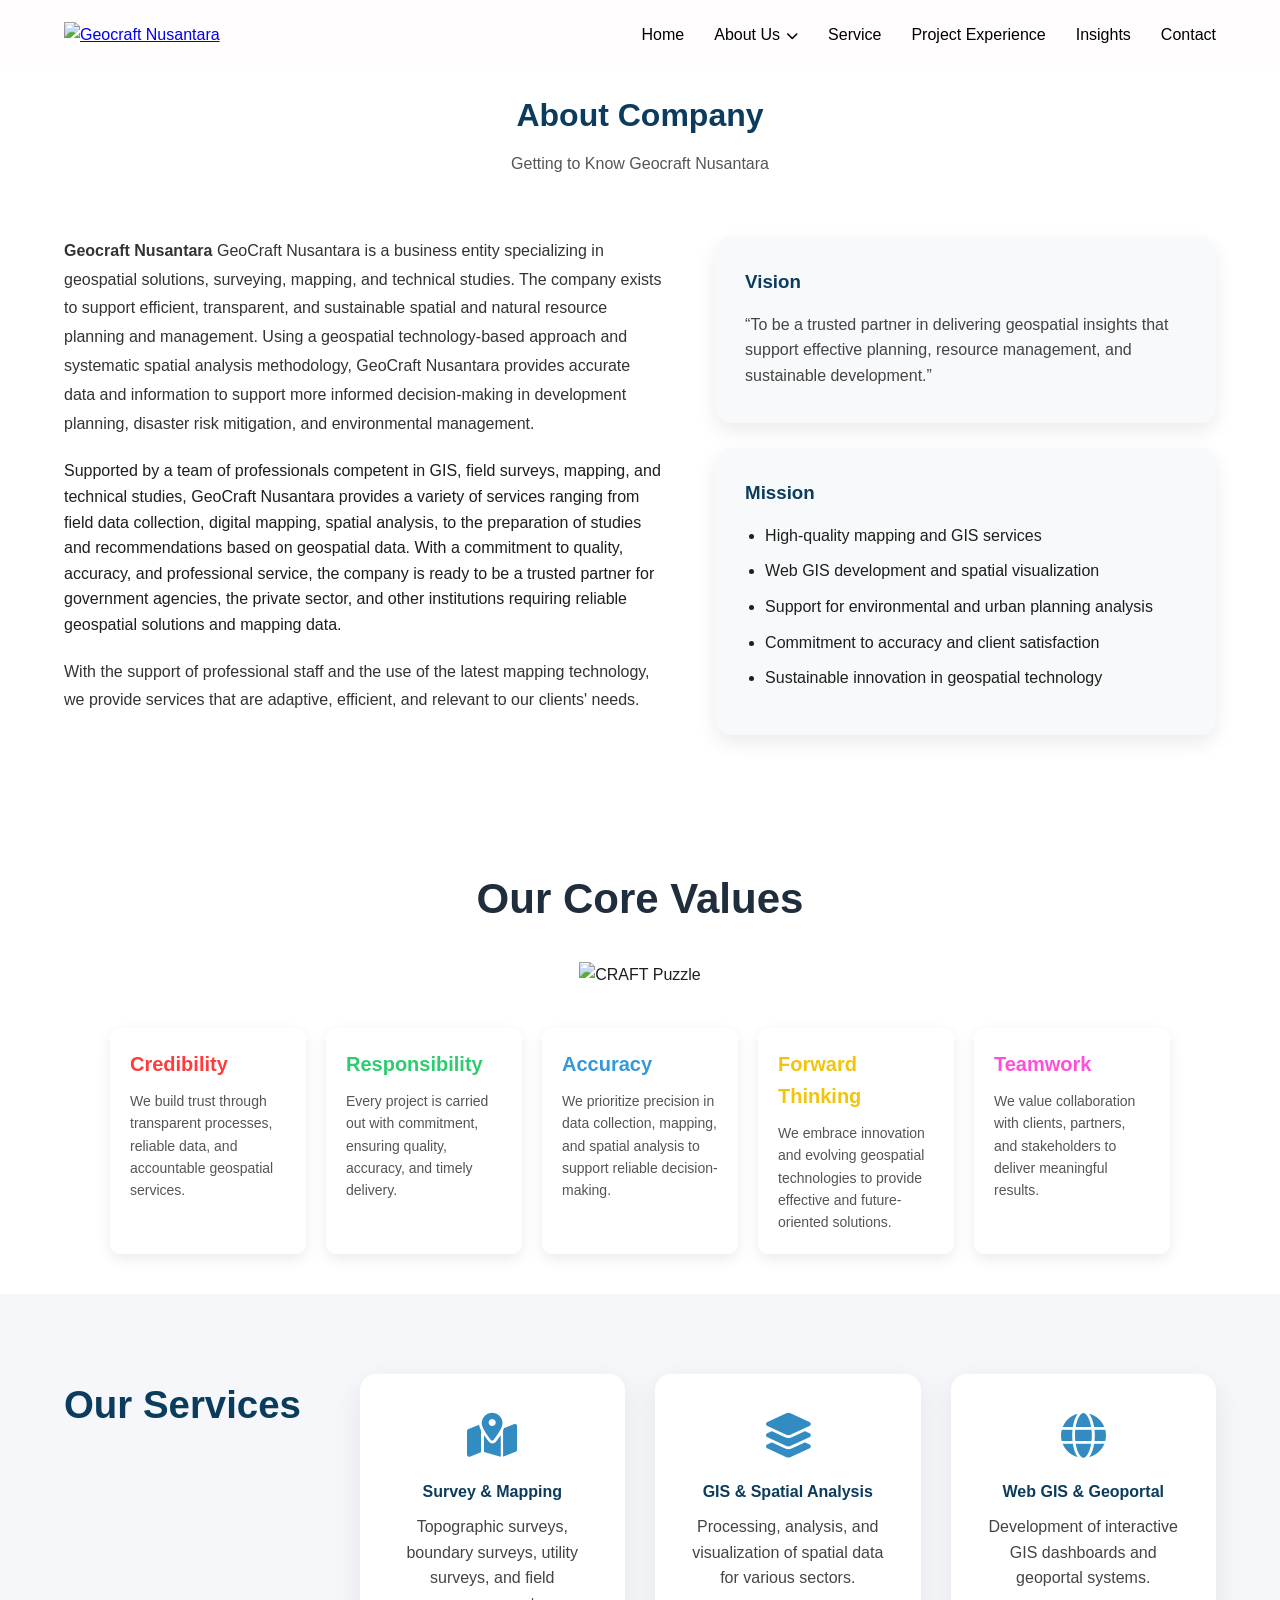
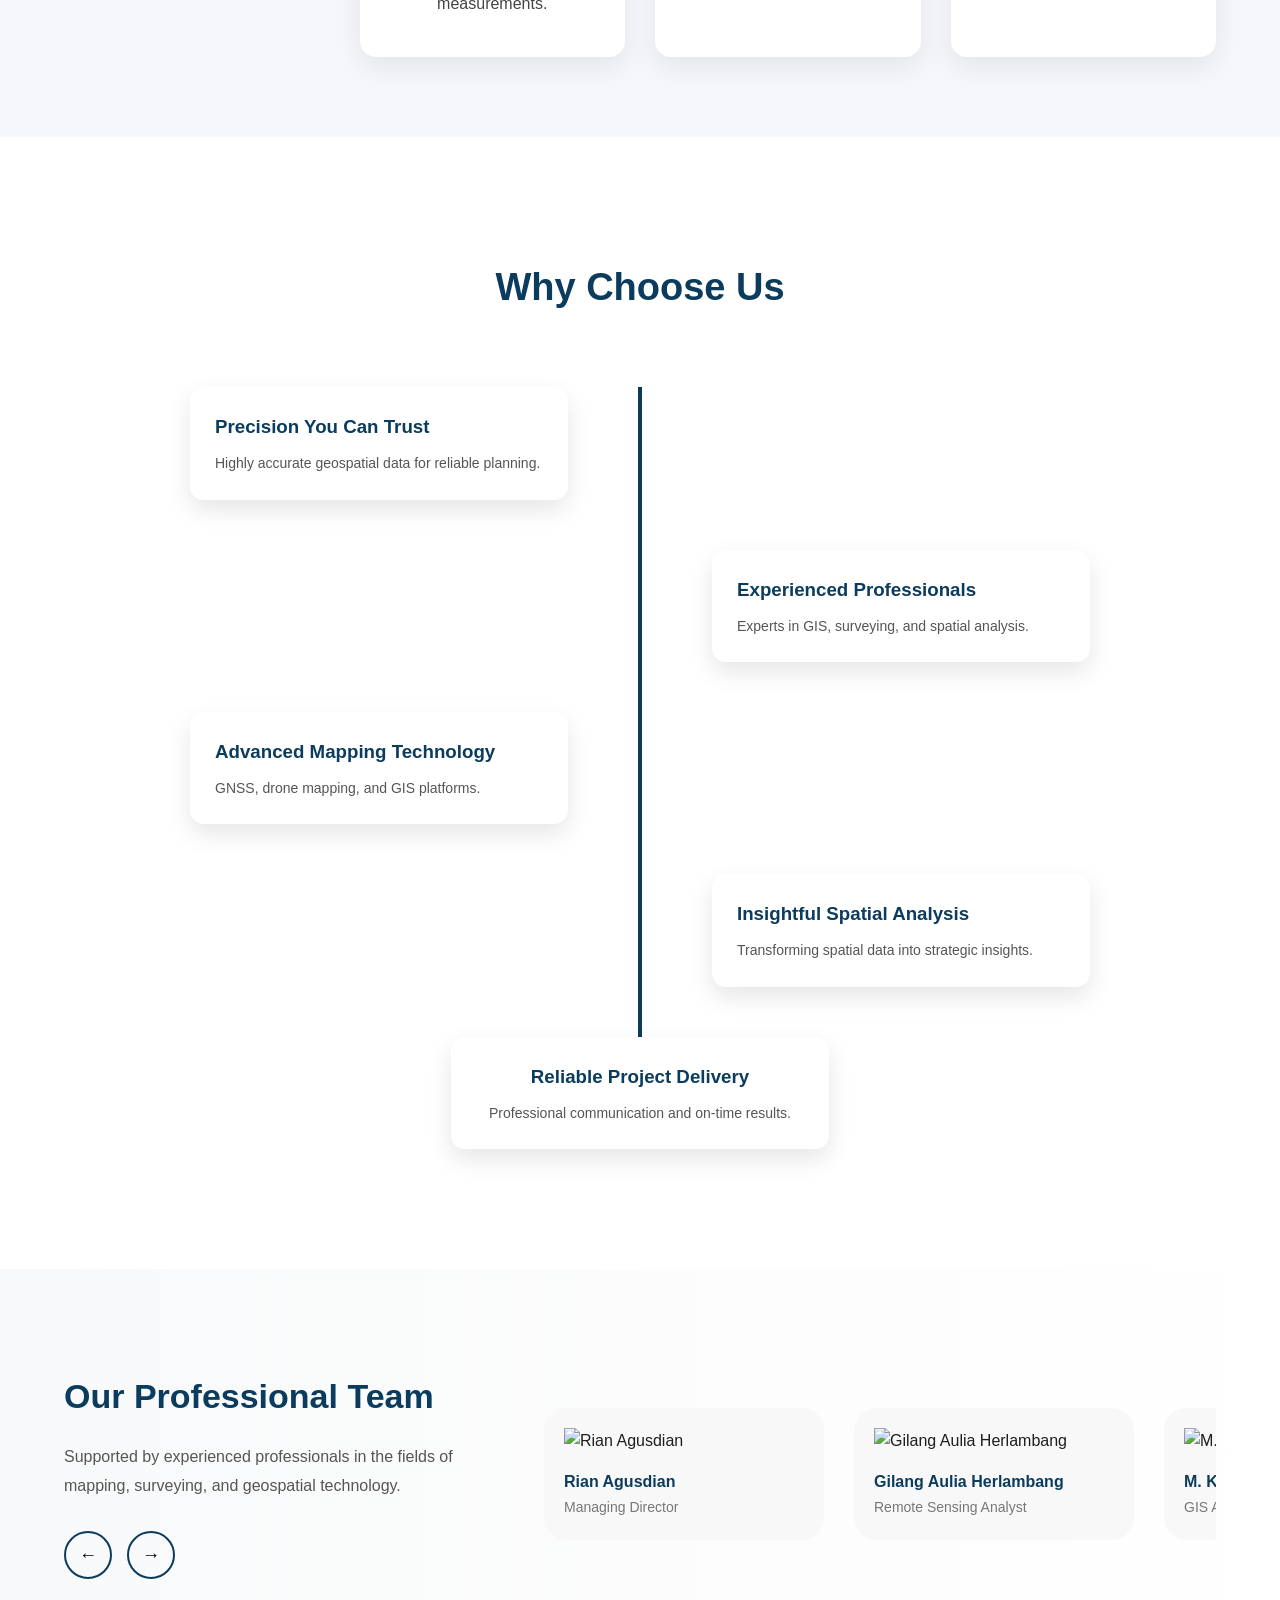
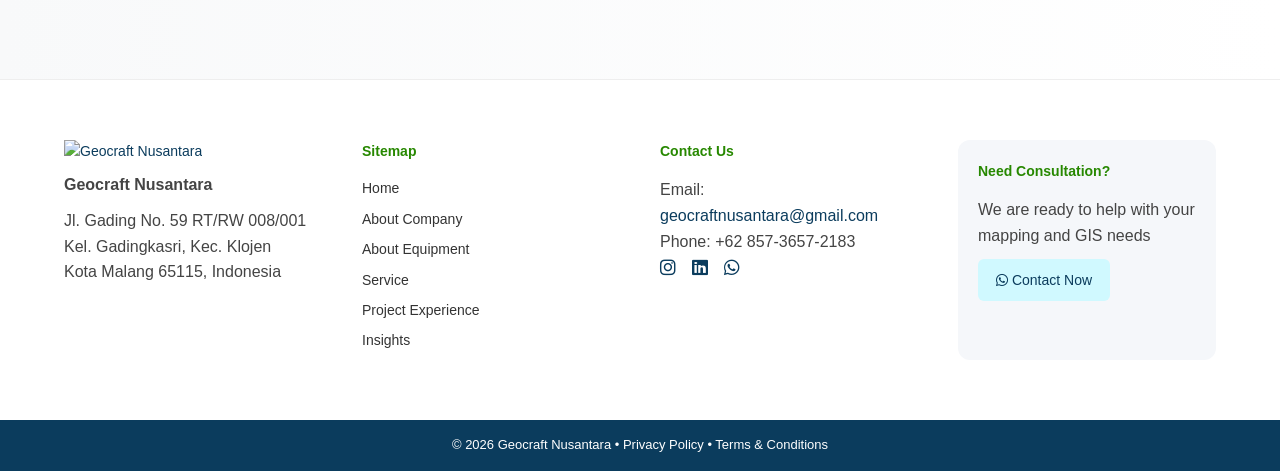
==== Company/Company.html @ d990c4d4 "Add files via upload" ====
<!DOCTYPE html>
<html lang="id">

<!-- AOS Animation -->
<link href="https://unpkg.com/aos@2.3.4/dist/aos.css" rel="stylesheet">

<head>
  <meta charset="UTF-8">
  <meta name="viewport" content="width=device-width, initial-scale=1.0">
  <title>Geocraft Nusantara | Konsultan Geospasial</title>

  <!-- CSS -->
  <link rel="stylesheet" href="Company.css">
  <link rel="stylesheet" href="https://cdnjs.cloudflare.com/ajax/libs/font-awesome/6.5.0/css/all.min.css"/>
  <link rel="stylesheet" href="https://unpkg.com/leaflet/dist/leaflet.css"/>
  <link rel="stylesheet" href="https://cdnjs.cloudflare.com/ajax/libs/leaflet.fullscreen/1.6.0/Control.FullScreen.min.css"/>
</head>

<body>

<!-- ================= NAVBAR ================= -->
<nav>
  <div class="wrapper">
    <div class="logo">
      <a href="../index.html">
        <img src="../image/Logo GCN.png" alt="Geocraft Nusantara">
      </a>
    </div>
    <div class="menu">
      <ul>
        <li><a href="../index.html">Home</a></li>
        <li class="dropdown">
          <a href="#about">About Us<i class="fa-solid fa-chevron-down"></i></a>
          <ul class="dropdown-menu">
            <li><a href="../Company/Company.html">Company</a></li>
            <li><a href="../Equipment/Equipment.html">Equipment</a></li>
          </ul>
        </li>
        <li><a href="#services">Service</a></li>
        <li><a href="../Experience/Experince.html">Project Experience</a></li>
        <li><a href="#solutions">Insights</a></li>        
        <li><a href="../Contact/Contact.html">Contact</a></li>
      </ul>
    </div>
  </div>
</nav>

<!-- ================= ABOUT ================= -->
<section id="about-company">
  <div class="wrapper">

    <div class="about-header">
      <h2>About Company</h2>
      <p>Getting to Know Geocraft Nusantara</p>
    </div>

    <div class="about-grid">
      <div class="about-text">
        <p>
          <strong>Geocraft Nusantara</strong> GeoCraft Nusantara is a business entity specializing in geospatial solutions, surveying, mapping, and technical studies. The company exists to support efficient, transparent, and sustainable spatial and natural resource planning and management. Using a geospatial technology-based approach and systematic spatial analysis methodology, GeoCraft Nusantara provides accurate data and information to support more informed decision-making in development planning, disaster risk mitigation, and environmental management.
        </p>
            Supported by a team of professionals competent in GIS, field surveys, mapping, and technical studies, GeoCraft Nusantara provides a variety of services ranging from field data collection, digital mapping, spatial analysis, to the preparation of studies and recommendations based on geospatial data. With a commitment to quality, accuracy, and professional service, the company is ready to be a trusted partner for government agencies, the private sector, and other institutions requiring reliable geospatial solutions and mapping data.
        </p>
        <p>
          With the support of professional staff and the use of the latest mapping technology, we provide services that are adaptive, efficient, and relevant to our clients' needs.
        </p>
      </div>

      <div class="about-vision-mission">
        <div class="vm-card">
          <h3>Vision</h3>
          <p>
            “To be a trusted partner in delivering geospatial insights that
            support effective planning, resource management, and sustainable development.”
          </p>
        </div>

        <div class="vm-card">
          <h3>Mission</h3>
          <ul>
            <li>High-quality mapping and GIS services</li>
            <li>Web GIS development and spatial visualization</li>
            <li>Support for environmental and urban planning analysis</li>
            <li>Commitment to accuracy and client satisfaction</li>
            <li>Sustainable innovation in geospatial technology</li>
          </ul>
        </div>
      </div>
    </div>

  </div>
</section>

<!-- ================= CRAFT PUZZLE VALUES ================= -->
<!DOCTYPE html>
<html lang="en">
<head>
<meta charset="UTF-8">
<meta name="viewport" content="width=device-width, initial-scale=1.0">
<title>CRAFT Core Values</title>
<link rel="stylesheet" href="style.css">
</head>

<body>

<section class="values-section">

    <h1 class="title">Our Core Values</h1>

    <div class="puzzle-container">
        <img src="../image/CRAFT.png" alt="CRAFT Puzzle">
    </div>

    <div class="values-grid">

        <div class="value-card">
            <h2 class="c">Credibility</h2>
            <p>
            We build trust through transparent processes,
            reliable data, and accountable geospatial services.
            </p>
        </div>

        <div class="value-card">
            <h2 class="r">Responsibility</h2>
            <p>
            Every project is carried out with commitment,
            ensuring quality, accuracy, and timely delivery.
            </p>
        </div>

        <div class="value-card">
            <h2 class="a">Accuracy</h2>
            <p>
            We prioritize precision in data collection,
            mapping, and spatial analysis to support
            reliable decision-making.
            </p>
        </div>

        <div class="value-card">
            <h2 class="f">Forward Thinking</h2>
            <p>
            We embrace innovation and evolving geospatial
            technologies to provide effective and
            future-oriented solutions.
            </p>
        </div>

        <div class="value-card">
            <h2 class="t">Teamwork</h2>
            <p>
            We value collaboration with clients,
            partners, and stakeholders to deliver
            meaningful results.
            </p>
        </div>

    </div>

</section>

</body>
</html>

<!-- ================= SERVICES ================= -->
<section id="services">
  <div class="wrapper services-grid">
    <h2>Our Services</h2>
    <div class="service-box">
      <i class="fa-solid fa-map-location-dot"></i>
      <h4>Survey & Mapping</h4>
      <p>Topographic surveys, boundary surveys, utility surveys, and field measurements.</p>
    </div>

    <div class="service-box">
      <i class="fa-solid fa-layer-group"></i>
      <h4>GIS & Spatial Analysis</h4>
      <p>Processing, analysis, and visualization of spatial data for various sectors.</p>
    </div>

    <div class="service-box">
      <i class="fa-solid fa-globe"></i>
      <h4>Web GIS & Geoportal</h4>
      <p>Development of interactive GIS dashboards and geoportal systems.</p>
    </div>
  </div>
</section>

<!-- ================= WHY CHOOSE US ================= -->

<section id="why-us">

<div class="wrapper">

<h2>Why Choose Us</h2>

<div class="flow">

<div class="flow-card left">
<h3>Precision You Can Trust</h3>
<p>Highly accurate geospatial data for reliable planning.</p>
</div>

<div class="flow-card right">
<h3>Experienced Professionals</h3>
<p>Experts in GIS, surveying, and spatial analysis.</p>
</div>

<div class="flow-card left">
<h3>Advanced Mapping Technology</h3>
<p>GNSS, drone mapping, and GIS platforms.</p>
</div>

<div class="flow-card right">
<h3>Insightful Spatial Analysis</h3>
<p>Transforming spatial data into strategic insights.</p>
</div>

<div class="flow-card center">
<h3>Reliable Project Delivery</h3>
<p>Professional communication and on-time results.</p>
</div>

</div>

</div>

</section>

<!-- ================= TEAM ================= -->

<section id="team">
    <div class="wrapper team-wrapper">

    <!-- TEXT -->
    <div class="team-info">
      <h2>Our Professional Team</h2>
      <span class="line"></span>
      <p>
        Supported by experienced professionals in the fields of mapping,
        surveying, and geospatial technology.
      </p>

      <div class="team-nav">
        <button class="nav-btn" id="prevBtn">&#8592;</button>
        <button class="nav-btn" id="nextBtn">&#8594;</button>
      </div>
    </div>

    <!-- SLIDER -->
    <div class="team-slider">
      <div class="team-track">

        <div class="team-card">
           <div class="img-box"><img src="../image/Foto Rian.jpg" alt="Rian Agusdian"><div class="overlay">
                <a href="https://www.linkedin.com/in/rian-agusdian-0b260a140" target="_blank" 
                rel="noopener noreferrer">Visit LinkedIn</a></div>
                <h4>Rian Agusdian</h4>
                <span>Managing Director</span>
            </div>
        </div>

        <div class="team-card">
           <div class="img-box"><img src="../image/Gilang.jpeg" alt="Gilang Aulia Herlambang"><div class="overlay">
                <a href="https://www.linkedin.com/in/gilang-aulia-herlambang-14636b159" target="_blank" 
                rel="noopener noreferrer">Visit LinkedIn</a></div>
                <h4>Gilang Aulia Herlambang</h4>
                <span>Remote Sensing Analyst</span>
            </div>
        </div>

        <div class="team-card">
           <div class="img-box"><img src="../image/kahfi.png" alt="M. Kahfi Maulana A"><div class="overlay">
                <a href="https://www.linkedin.com/in/m-kahfi-ma" target="_blank" 
                rel="noopener noreferrer">Visit LinkedIn</a></div>
                <h4>M. Kahfi Maulana A</h4>
                <span>GIS Analyst</span>
            </div>
        </div>

        <div class="team-card">
           <div class="img-box"><img src="../image/Fajar.jpg" alt="Fajar Setiawan Yuliano"><div class="overlay">
                <a href="https://www.linkedin.com/in/fajar-setiawan-yuliano" target="_blank" 
                rel="noopener noreferrer">Visit LinkedIn</a></div>
                <h4>Fajar Setiawan Yuliano</h4>
                <span>GIS Analyst</span>
            </div>
        </div>
    </div>

  </div>
</section>

<!-- ================= CONTACT ================= -->
<footer id="footer">
  <div class="footer-top">
    <div class="footer-wrapper">

      <!-- BRAND & ADDRESS -->
      <div class="footer-col">
        <a href="../index.html"><img src="../image/Logo GCN.png" alt="Geocraft Nusantara" class="footer-logo"></a>
        <p class="company-name">Geocraft Nusantara</p>
        <p>
          Jl. Gading No. 59 RT/RW 008/001<br>
          Kel. Gadingkasri, Kec. Klojen<br>
          Kota Malang 65115, Indonesia
        </p>
      </div>

      <!-- SITEMAP -->
      <div class="footer-col">
        <h4>Sitemap</h4>
        <ul>
          <li><a href="../index.html">Home</a></li>
          <li><a href="../Company/Company.html">About Company</a></li>
          <li><a href="../Equipment/Equipment.html">About Equipment</a></li>
          <li><a href="#services">Service</a></li>
          <li><a href="../Experience/Experince.html">Project Experience</a></li>
          <li><a href="../Experience/Experince.html">Insights</a></li>
        </ul>
      </div>

      <!-- CONTACT -->
      <div class="footer-col">
        <h4>Contact Us</h4>
        <p>Email: <a href="mailto:geocraftnusantara@gmail.com">geocraftnusantara@gmail.com</a></p>
        <p>Phone: +62 857-3657-2183</p>
        <div class="social-icons">
          <a href="#"><i class="fab fa-instagram"></i></a>
          <a href="#"><i class="fab fa-linkedin"></i></a>
          <a href="#"><i class="fab fa-whatsapp"></i></a>
        </div>
      </div>

      <!-- CTA -->
      <div class="footer-col footer-cta">
        <h4>Need Consultation?</h4>
        <p>We are ready to help with your mapping and GIS needs</p>
        <a href="https://wa.me/6285736572183"
          class="btn-footer"
          target="_blank">
          <i class="fab fa-whatsapp"></i> Contact Now
        </a>
      </div>

    </div>
  </div>

  <!-- FOOTER BOTTOM -->
  <div class="footer-bottom">
    © 2026 Geocraft Nusantara • Privacy Policy • Terms & Conditions
  </div>
</footer>

<!-- ================= LEAFLET SCRIPT ================= -->
<script src="https://unpkg.com/leaflet/dist/leaflet.js"></script>
<script src="https://cdnjs.cloudflare.com/ajax/libs/leaflet.fullscreen/1.6.0/Control.FullScreen.min.js"></script>
<script src="https://unpkg.com/shpjs@latest/dist/shp.min.js"></script>
<script src="https://cdn.jsdelivr.net/gh/makinacorpus/Leaflet.FileLayer/leaflet.filelayer.js"></script>

<script src="https://unpkg.com/aos@2.3.4/dist/aos.js"></script>
<script>
  AOS.init({
    duration: 900,
    easing: 'ease-in-out',
    once: true
  });
</script>

<script src="team-slider.js"></script>
</body>
</html>
---- Company/Company.css ----
/* ================= RESET ================= */
* {
  margin: 0;
  padding: 0;
  box-sizing: border-box;
  font-family: "Segoe UI", Tahoma, sans-serif;
}

html {
  scroll-behavior: smooth;
}

/* ================= VARIABLES ================= */
:root {
  --primary: #0b3c5d;
  --secondary: #328cc1;
  --accent: #f4b41a;
  --dark: #1e1e1e;
  --light: #f5f7fa;
}

/* ================= GLOBAL ================= */
body {
  background: #fff;
  color: var(--dark);
  line-height: 1.6;
}

.wrapper {
  width: 90%;
  max-width: 1200px;
  margin: auto;
}

section {
  padding: 80px 0;
}

h1, h2, h3, h4 {
  color: var(--primary);
  font-weight: 700;
}

h1 {
  font-size: 3rem;
}

h2 {
  font-size: 2.4rem;
  margin-bottom: 20px;
}

p {
  font-size: 1rem;
  color: #444;
}

/* ================= NAVBAR ================= */
nav {
  position: fixed;
  top: 0;
  width: 100%;
  background: rgba(255, 253, 253, 0.95);
  z-index: 999;
}

nav .wrapper {
  display: flex;
  justify-content: space-between;
  align-items: center;
  height: 70px;
}

.logo img {
  height: 50px;
}

.menu > ul {
  list-style: none;
  display: flex;
  gap: 30px;
}

.menu ul li a {
  color: #000000;
  text-decoration: none;
  font-weight: 300;
  transition: 0.3s;
}

.menu ul li a:hover {
  color: var(--accent);
}

/* ================= BUTTON ================= */
.button {
  background: var(--accent);
  color: #000;
  padding: 14px 32px;
  border-radius: 30px;
  text-decoration: none;
  font-weight: 600;
  transition: 0.3s;
}

.button:hover {
  background: #ffc933;
}

/* ================= ABOUT ================= */
#about-company {
  padding: 90px 0;
  background: #ffffff;
}

.about-header {
  text-align: center;
  margin-bottom: 60px;
}

.about-header h2 {
  font-size: 32px;
  color: #0b3c5d;
  margin-bottom: 10px;
}

.about-header p {
  color: #555;
}

.about-grid {
  display: grid;
  grid-template-columns: 1.2fr 1fr;
  gap: 50px;
}

.about-text p {
  margin-bottom: 20px;
  line-height: 1.8;
  color: #333;
}

.about-vision-mission {
  display: grid;
  gap: 25px;
}

.vm-card {
  background: #f8f9fa;
  padding: 30px;
  border-radius: 16px;
  box-shadow: 0 8px 20px rgba(0,0,0,0.08);
}

.vm-card h3 {
  margin-bottom: 15px;
  color: #0b3c5d;
}

.vm-card ul {
  padding-left: 20px;
}

.vm-card ul li {
  margin-bottom: 10px;
  line-height: 1.6;
}

/* RESPONSIVE */
@media (max-width: 900px) {
  .about-grid {
    grid-template-columns: 1fr;
  }
}

/* CORE VALUES */

body{
font-family: Arial, sans-serif;
background:#ffffff;
margin:0;
padding:0;
}

.values-section{
max-width:1100px;
margin:auto;
padding:40px 20px;
text-align:center;
}

.title{
font-size:42px;
margin-bottom:30px;
color:#1f2d3d;
}

.puzzle-container img{
width:100%;
max-width:750px;
margin-bottom:40px;
}

.values-grid {
  display: grid;
  grid-template-columns: repeat(5, 1fr);
  gap: 20px;
}

@media (max-width: 1100px) {
  .values-grid {
    grid-template-columns: repeat(auto-fit, minmax(250px, 1fr));
  }
}

.value-card{
background:white;
padding:20px;
border-radius:10px;
box-shadow:0 5px 15px rgba(0,0,0,0.08);
text-align:left;
transition:0.3s;
}

.value-card:hover{
transform:translateY(-5px);
}

.value-card h2{
margin-bottom:10px;
font-size:20px;
}

/* warna sesuai puzzle */

.c{color:#ff3b3b;}
.r{color:#2ecc71;}
.a{color:#3498db;}
.f{color:#f1c40f;}
.t{color:#ff4fd8;}

.value-card p{
color:#555;
font-size:14px;
line-height:1.6;
}

/* ================= SERVICES ================= */
#services {
  background: var(--light);
}

.services-grid {
  display: grid;
  grid-template-columns: repeat(auto-fit, minmax(260px, 1fr));
  gap: 30px;
}

.service-box {
  background: #fff;
  padding: 40px 30px;
  text-align: center;
  border-radius: 16px;
  box-shadow: 0 10px 30px rgba(0,0,0,0.08);
  transition: 0.3s;
}

.service-box i {
  font-size: 2.8rem;
  color: var(--secondary);
  margin-bottom: 20px;
}

.service-box h4 {
  margin-bottom: 10px;
}

.service-box:hover {
  transform: translateY(-10px);
}

/* ================= WHY CHOOSE US ================= */

#why-us{
padding:120px 0;
background-color:#ffffff;
background-image:url("topography.svg");
background-size:700px;
background-repeat:repeat;
}

#why-us h2{
text-align:center;
font-size:38px;
margin-bottom:70px;
color:#0b3c5d;
}

.flow{
position:relative;
max-width:900px;
margin:auto;
}

.flow::before{
content:"";
position:absolute;
left:50%;
top:0;
width:4px;
height:100%;
background:#0b3c5d;
transform:translateX(-50%);
}

.flow-card{
width:42%;
background:white;
padding:25px;
border-radius:14px;
box-shadow:0 10px 25px rgba(0,0,0,0.1);
margin-bottom:50px;
position:relative;
}

.flow-card.left{
margin-right:auto;
}

.flow-card.right{
margin-left:auto;
}

.flow-card.center{
margin:auto;
text-align:center;
}

.flow-card h3{
color:#0b3c5d;
margin-bottom:10px;
}

.flow-card p{
font-size:14px;
color:#555;
}


/* ================= TEAM ================= */

#team {
  padding: 100px 0;
  background: linear-gradient(to right, #f8f9fa, #ffffff);
}

.team-wrapper {
  display: grid;
  grid-template-columns: 1fr 1.6fr;
  gap: 60px;
  align-items: center;
}

/* TEXT */
.team-info h2 {
  font-size: 34px;
  color: #0b3c5d;
}

.team-info .line {
  width: 70px;
  height: 3px;
  background: #0b3c5d;
  margin: 20px 0;
}

.team-info p {
  color: #555;
  line-height: 1.8;
}

/* BUTTON */
.team-nav {
  margin-top: 30px;
  display: flex;
  gap: 15px;
}

.nav-btn {
  width: 48px;
  height: 48px;
  border-radius: 50%;
  border: 2px solid #0b3c5d;
  background: transparent;
  font-size: 18px;
  cursor: pointer;
  transition: 0.3s;
}

.nav-btn:hover {
  background: #0b3c5d;
  color: #fff;
}

/* SLIDER */
.team-slider {
  overflow: hidden;
}

.team-track {
  display: flex;
  gap: 30px;
  transition: transform 0.6s ease;
}

/* CARD */
.team-card {
  min-width: 280px;
  background: #f8f8f8;
  border-radius: 22px;
  padding: 20px;
  transition: transform 0.4s;
}

.team-card:hover {
  transform: translateY(-10px);
}

/* IMAGE + OVERLAY */
.img-box {
  position: relative;
  border-radius: 0px;
  overflow: hidden;
}

.img-box img {
  width: 100%;
  display: block;
}

.overlay {
  position: absolute;
  inset: 0;
  background: rgba(11, 60, 93, 0.85);
  display: flex;
  justify-content: center;
  align-items: center;
  opacity: 0;
  transition: 0.4s;
}

.img-box:hover .overlay {
  opacity: 1;
}

.overlay a {
  color: #fff;
  text-decoration: none;
  border: 1px solid #fff;
  padding: 8px 18px;
  border-radius: 20px;
}

/* TEXT */
.team-card h4 {
  margin-top: 15px;
  color: #0b3c5d;
}

.team-card span {
  font-size: 14px;
  color: #777;
}

/* RESPONSIVE */
@media (max-width: 900px) {
  .team-wrapper {
    grid-template-columns: 1fr;
    text-align: center;
  }

  .team-nav {
    justify-content: center;
  }
}

/* ================= CONTACT ================= */
#footer {
  background: #ffffff;
  font-size: 14px;
  color: #333;
}

.footer-top {
  padding: 60px 0;
  border-top: 1px solid #eee;
}

.footer-wrapper {
  width: 90%;
  max-width: 1200px;
  margin: auto;
  display: grid;
  grid-template-columns: repeat(auto-fit, minmax(220px, 1fr));
  gap: 40px;
}

.footer-logo {
  width: 140px;
  margin-bottom: 10px;
}

.company-name {
  font-weight: 600;
  margin-bottom: 10px;
}

.footer-col h4 {
  margin-bottom: 15px;
  color: #278800;
}

.footer-col ul {
  list-style: none;
  padding: 0;
}

.footer-col ul li {
  margin-bottom: 8px;
}

.footer-col ul li a {
  text-decoration: none;
  color: #333;
}

.footer-col ul li a:hover {
  color: #0b3c5d;
}

.footer-col a {
  color: #0b3c5d;
  text-decoration: none;
}

.social-icons a {
  font-size: 18px;
  margin-right: 12px;
  color: #0b3c5d;
}

.footer-cta {
  background: #f5f7fa;
  padding: 20px;
  border-radius: 12px;
}

.btn-footer {
  display: inline-block;
  margin-top: 10px;
  padding: 10px 18px;
  background: #d0f9ff;
  color: #fff;
  border-radius: 6px;
  text-decoration: none;
}

.footer-bottom {
  background: #0b3c5d;
  color: #fff;
  text-align: center;
  padding: 15px;
  font-size: 13px;
}

/* ===== DROPDOWN MENU COLUMN (FINAL FIX) ===== */
.menu ul li {
  position: relative;
}

/* BOX DROPDOWN */
.dropdown-menu {
  position: absolute;
  top: 110%;
  left: 0;
  background: #ffffff;       
  min-width: 5px;           
  width: max-content;         
  border-radius: 10px;
  box-shadow: 0 10px 25px rgba(0,0,0,0.12);

  display: flex;
  flex-direction: column;
  padding: 6px 0;
  list-style: none;           
  margin: 0;                  
  
  opacity: 0;
  visibility: hidden;
  transform: translateY(10px);
  transition: all 0.3s ease;
  z-index: 999;
}

/* ITEM */
.dropdown-menu li {
  display: block;            
  margin: 0;                  
  padding: 0;
  width: 100%;
}

/* LINK */
.dropdown-menu li a {
  display: block;
  padding: 6px 16px;
  line-height: 1.2;
  font-size: 14px;
  color: #0b3c5d;
  font-weight: 500;
  white-space: nowrap;
}

/* HOVER ITEM */
.dropdown-menu li a:hover {
  background: #f4f8fb;
}

/* TAMPIL */
.dropdown:hover .dropdown-menu {
  opacity: 1;
  visibility: visible;
  transform: translateY(0);
}

.menu ul li a i {
  font-size: 12px;        /* ukuran panah */
  margin-left: 6px;       /* jarak dari teks */
  transition: 0.3s ease;  /* animasi */
}

/* ================= RESPONSIVE ================= */
@media (max-width: 768px) {

  h1 {
    font-size: 2.4rem;
  }

  .header-jumbotron h1 {
    font-size: 2.6rem;
  }

  nav .wrapper {
    flex-direction: column;
    height: auto;
    padding: 10px 0;
  }

  .menu ul {
    gap: 15px;
  }
}
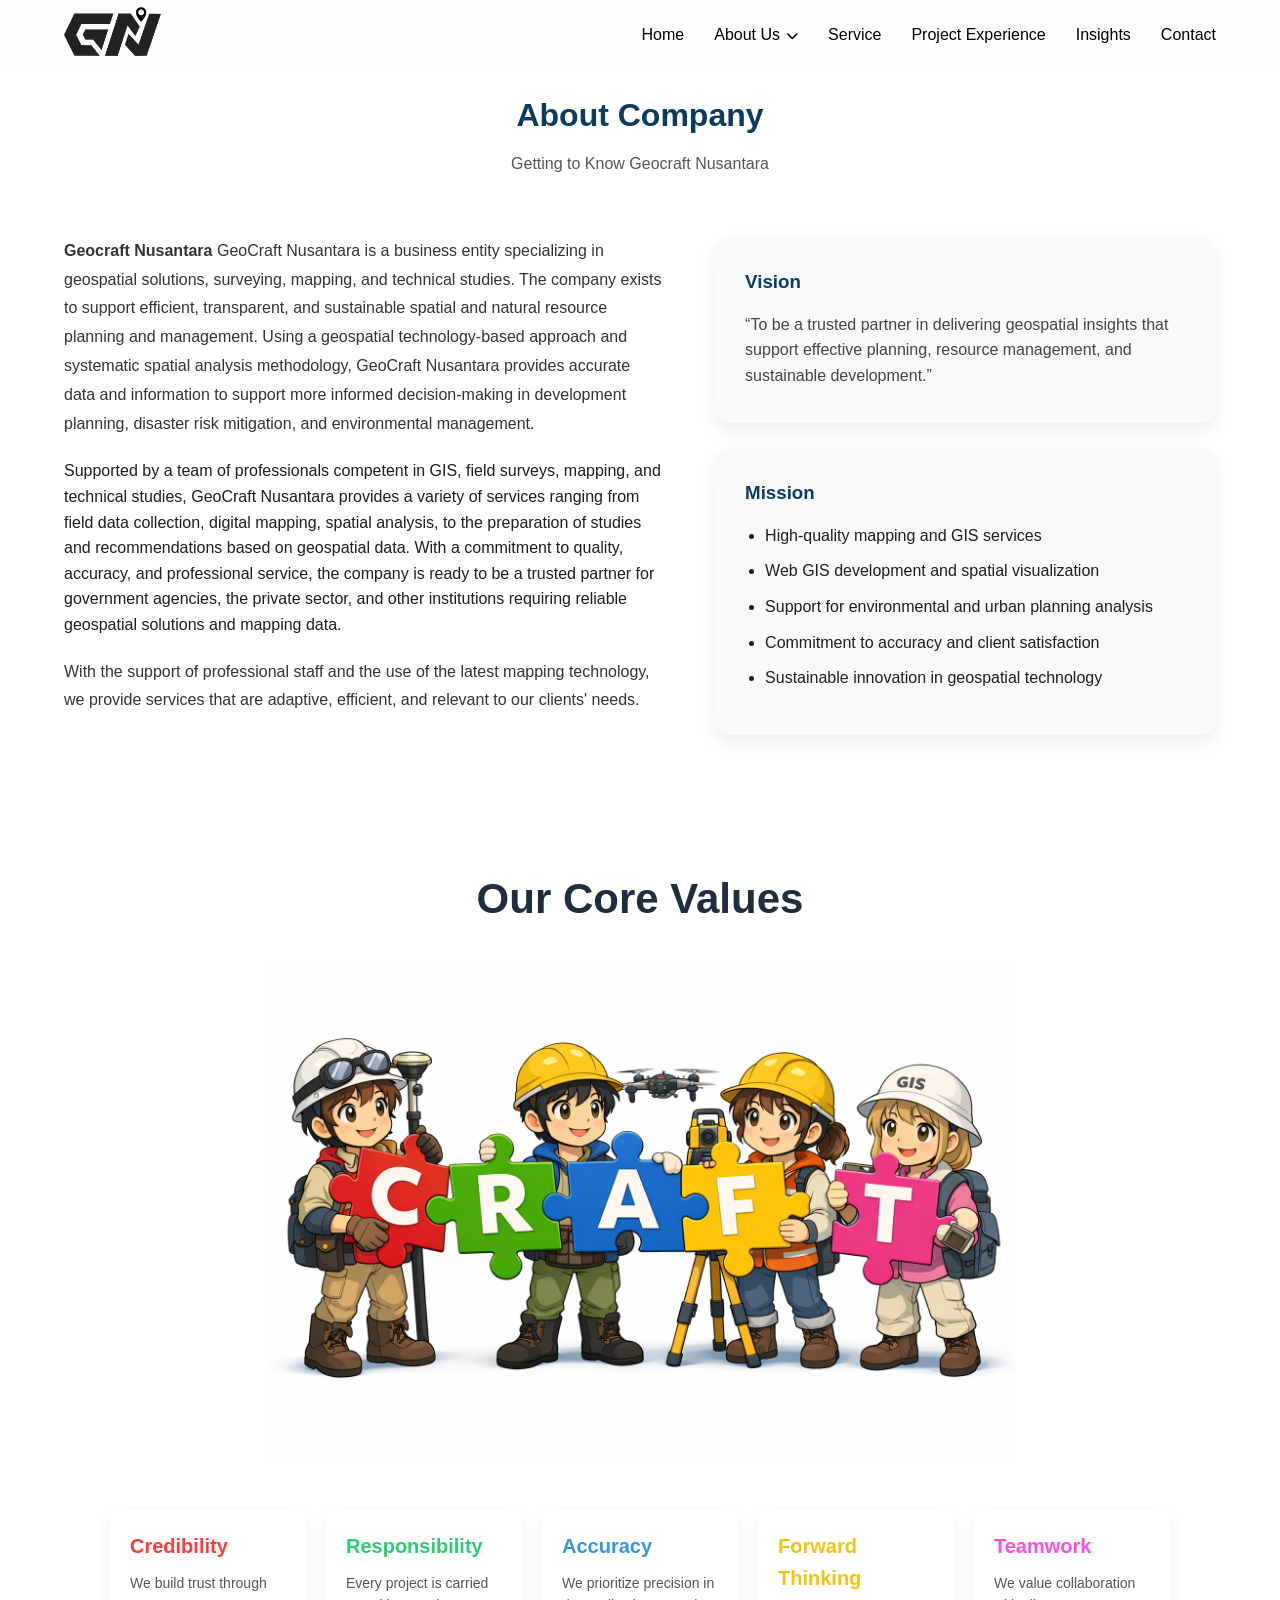
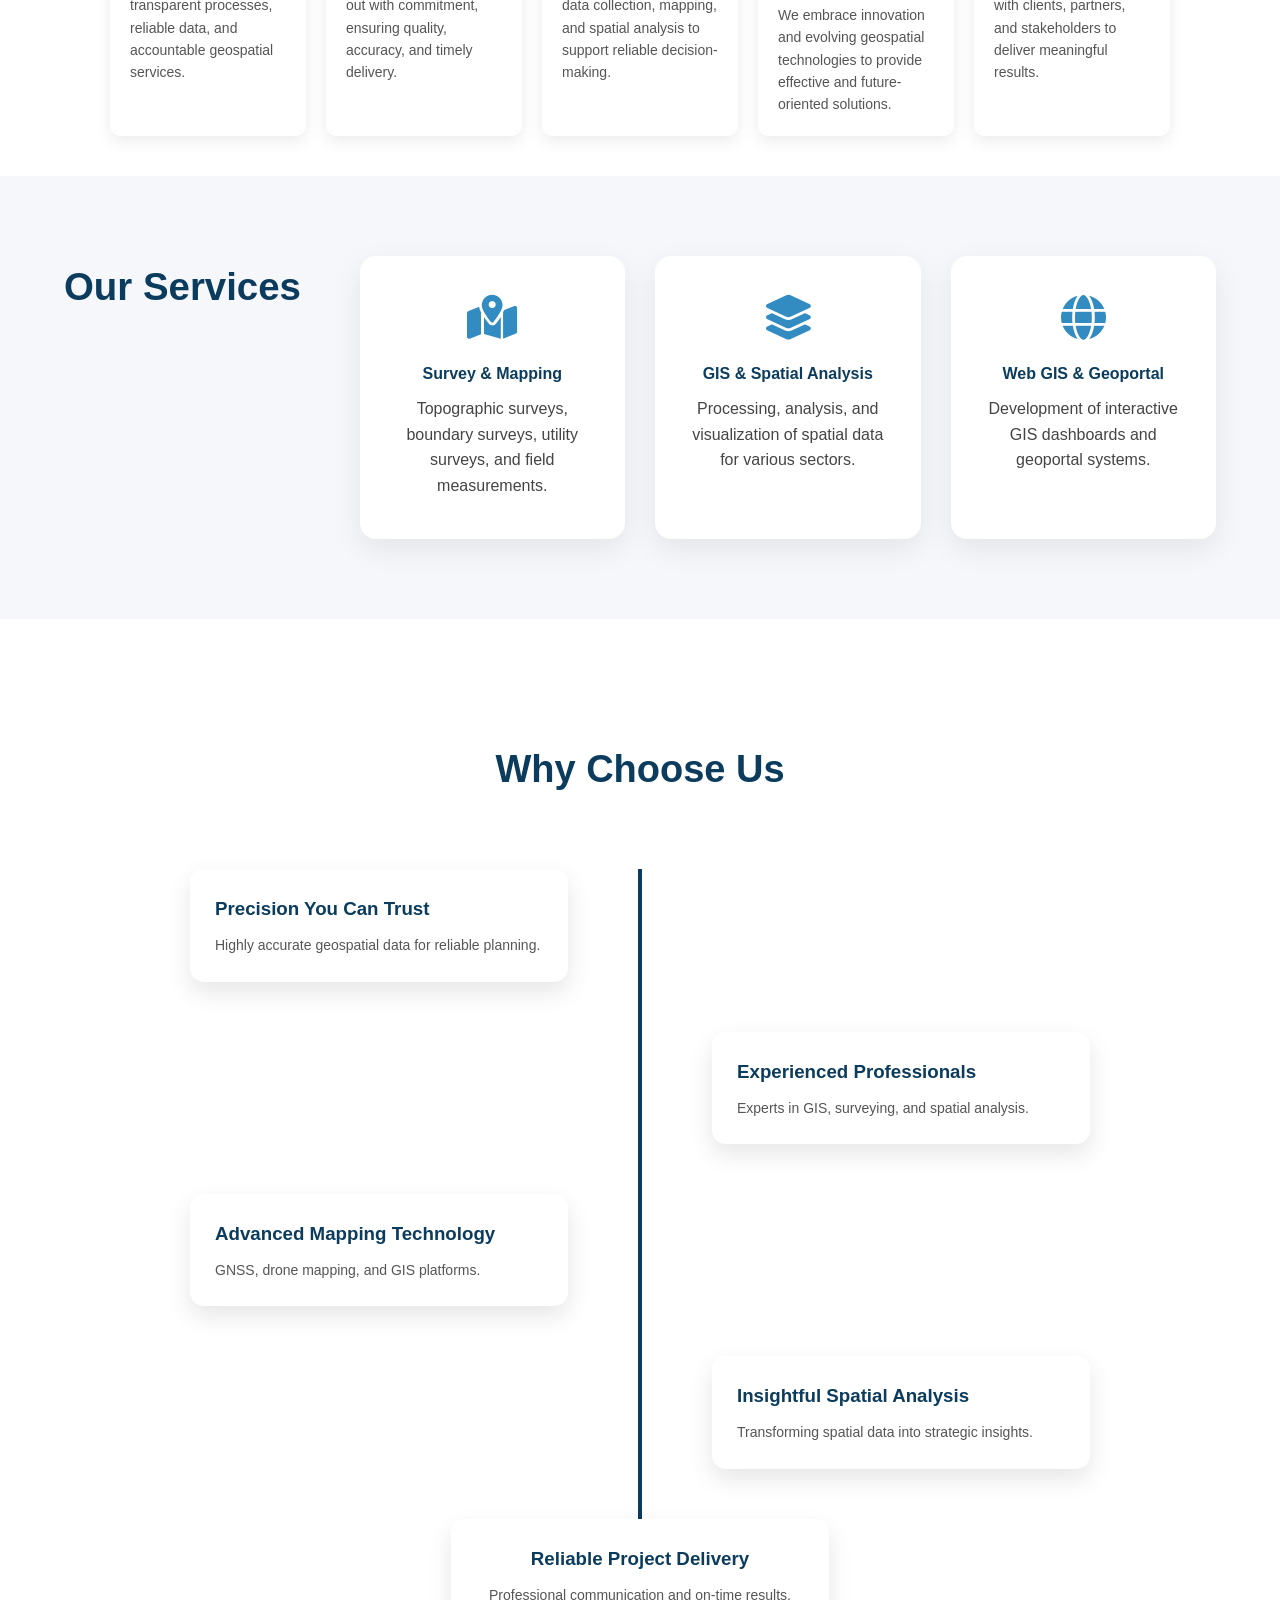
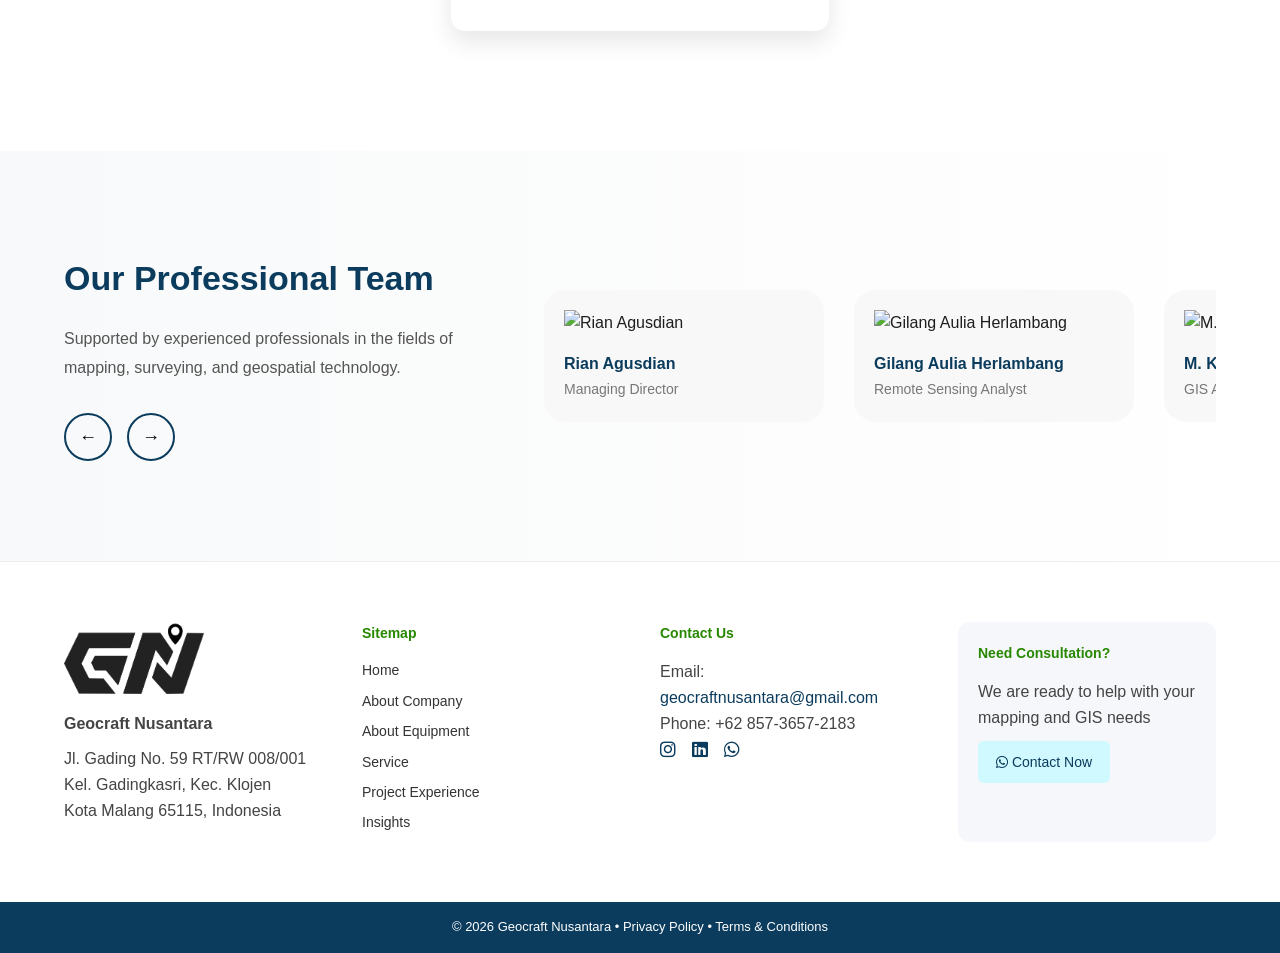
==== commit 3d8657b1: "Enhance Company.html with company details and services Updated the Company.html file to include addi" ====
--- a/Company/Company.html
+++ b/Company/Company.html
@@ -253,7 +253,7 @@
       <div class="team-track">
 
         <div class="team-card">
-           <div class="img-box"><img src="../image/Foto Rian.jpg" alt="Rian Agusdian"><div class="overlay">
+           <div class="img-box"><img src="../image/Card/Rian.jpeg" alt="Rian Agusdian"><div class="overlay">
                 <a href="https://www.linkedin.com/in/rian-agusdian-0b260a140" target="_blank" 
                 rel="noopener noreferrer">Visit LinkedIn</a></div>
                 <h4>Rian Agusdian</h4>
@@ -262,7 +262,7 @@
         </div>
 
         <div class="team-card">
-           <div class="img-box"><img src="../image/Gilang.jpeg" alt="Gilang Aulia Herlambang"><div class="overlay">
+           <div class="img-box"><img src="../image/Card/Gilang.jpeg" alt="Gilang Aulia Herlambang"><div class="overlay">
                 <a href="https://www.linkedin.com/in/gilang-aulia-herlambang-14636b159" target="_blank" 
                 rel="noopener noreferrer">Visit LinkedIn</a></div>
                 <h4>Gilang Aulia Herlambang</h4>
@@ -271,7 +271,7 @@
         </div>
 
         <div class="team-card">
-           <div class="img-box"><img src="../image/kahfi.png" alt="M. Kahfi Maulana A"><div class="overlay">
+           <div class="img-box"><img src="../image/Card/Kahfi.jpeg" alt="M. Kahfi Maulana A"><div class="overlay">
                 <a href="https://www.linkedin.com/in/m-kahfi-ma" target="_blank" 
                 rel="noopener noreferrer">Visit LinkedIn</a></div>
                 <h4>M. Kahfi Maulana A</h4>
@@ -280,7 +280,7 @@
         </div>
 
         <div class="team-card">
-           <div class="img-box"><img src="../image/Fajar.jpg" alt="Fajar Setiawan Yuliano"><div class="overlay">
+           <div class="img-box"><img src="../image/Card/Fajar.jpeg" alt="Fajar Setiawan Yuliano"><div class="overlay">
                 <a href="https://www.linkedin.com/in/fajar-setiawan-yuliano" target="_blank" 
                 rel="noopener noreferrer">Visit LinkedIn</a></div>
                 <h4>Fajar Setiawan Yuliano</h4>
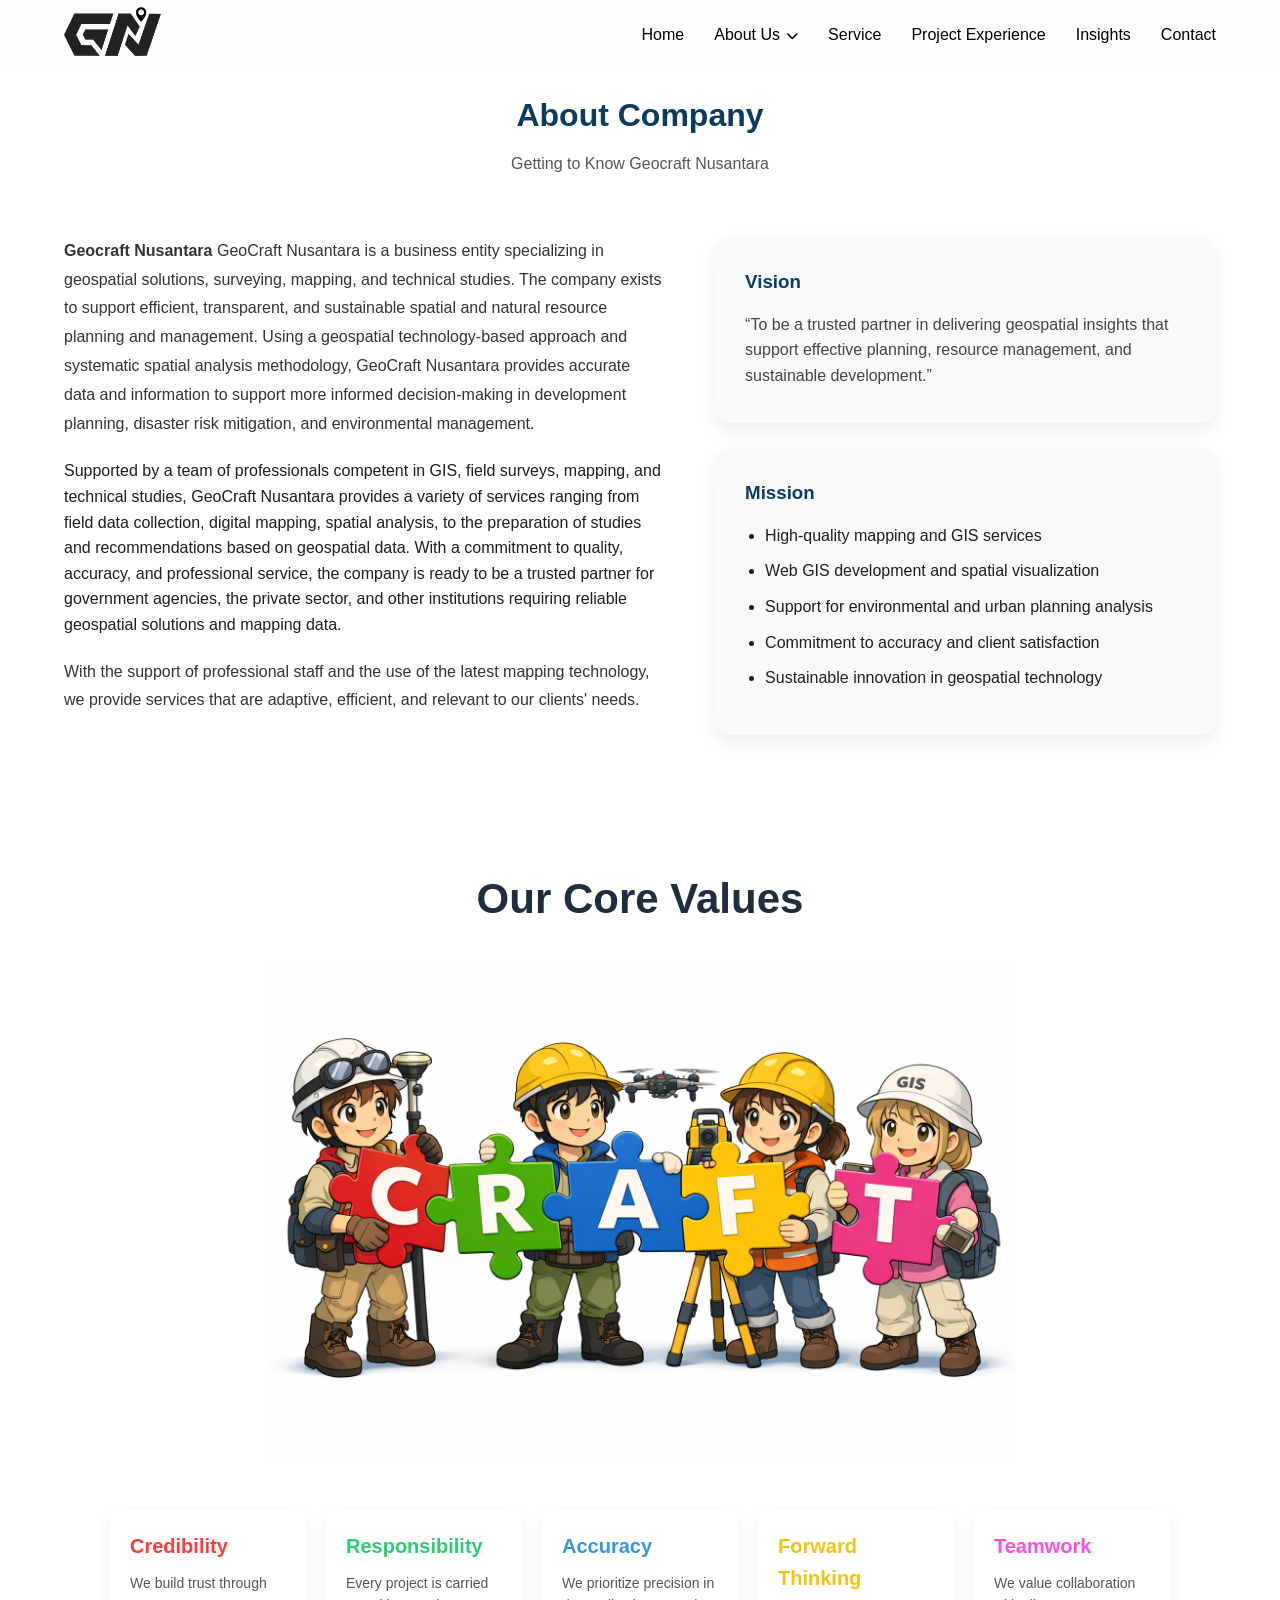
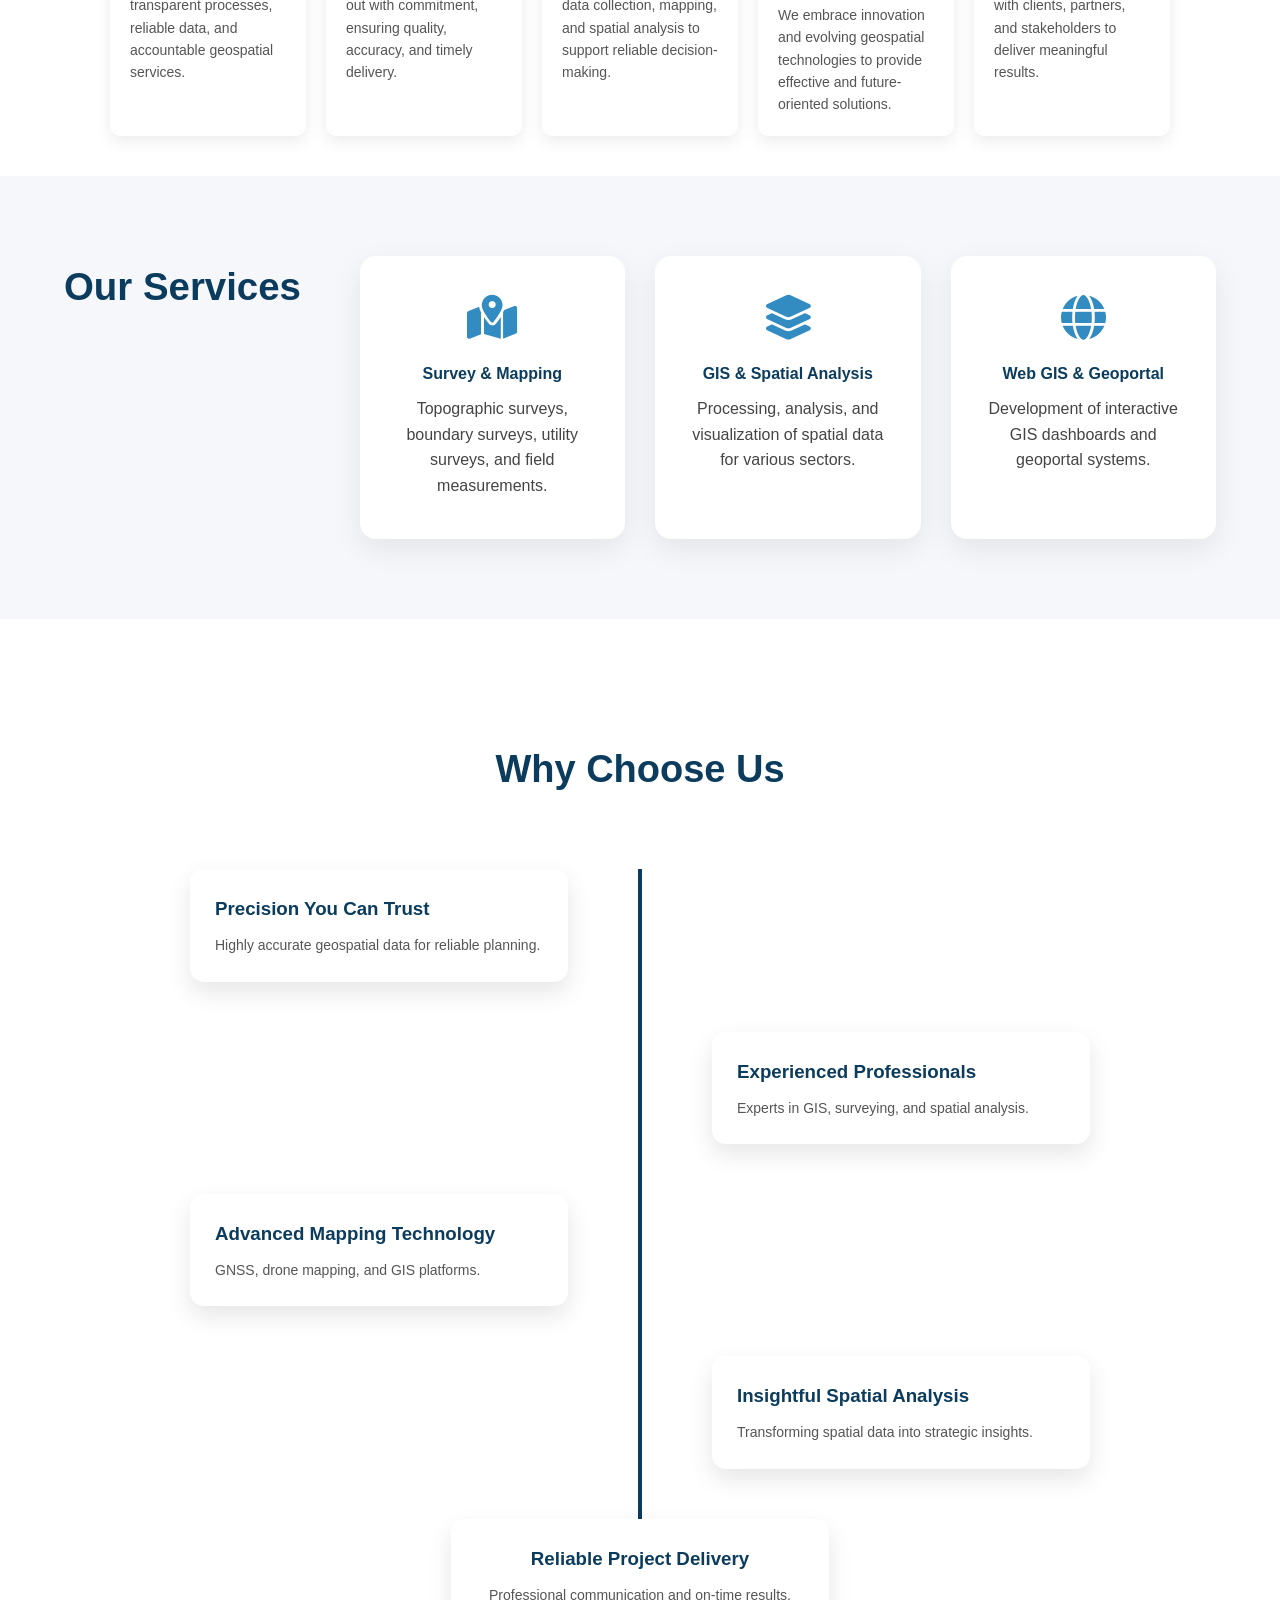
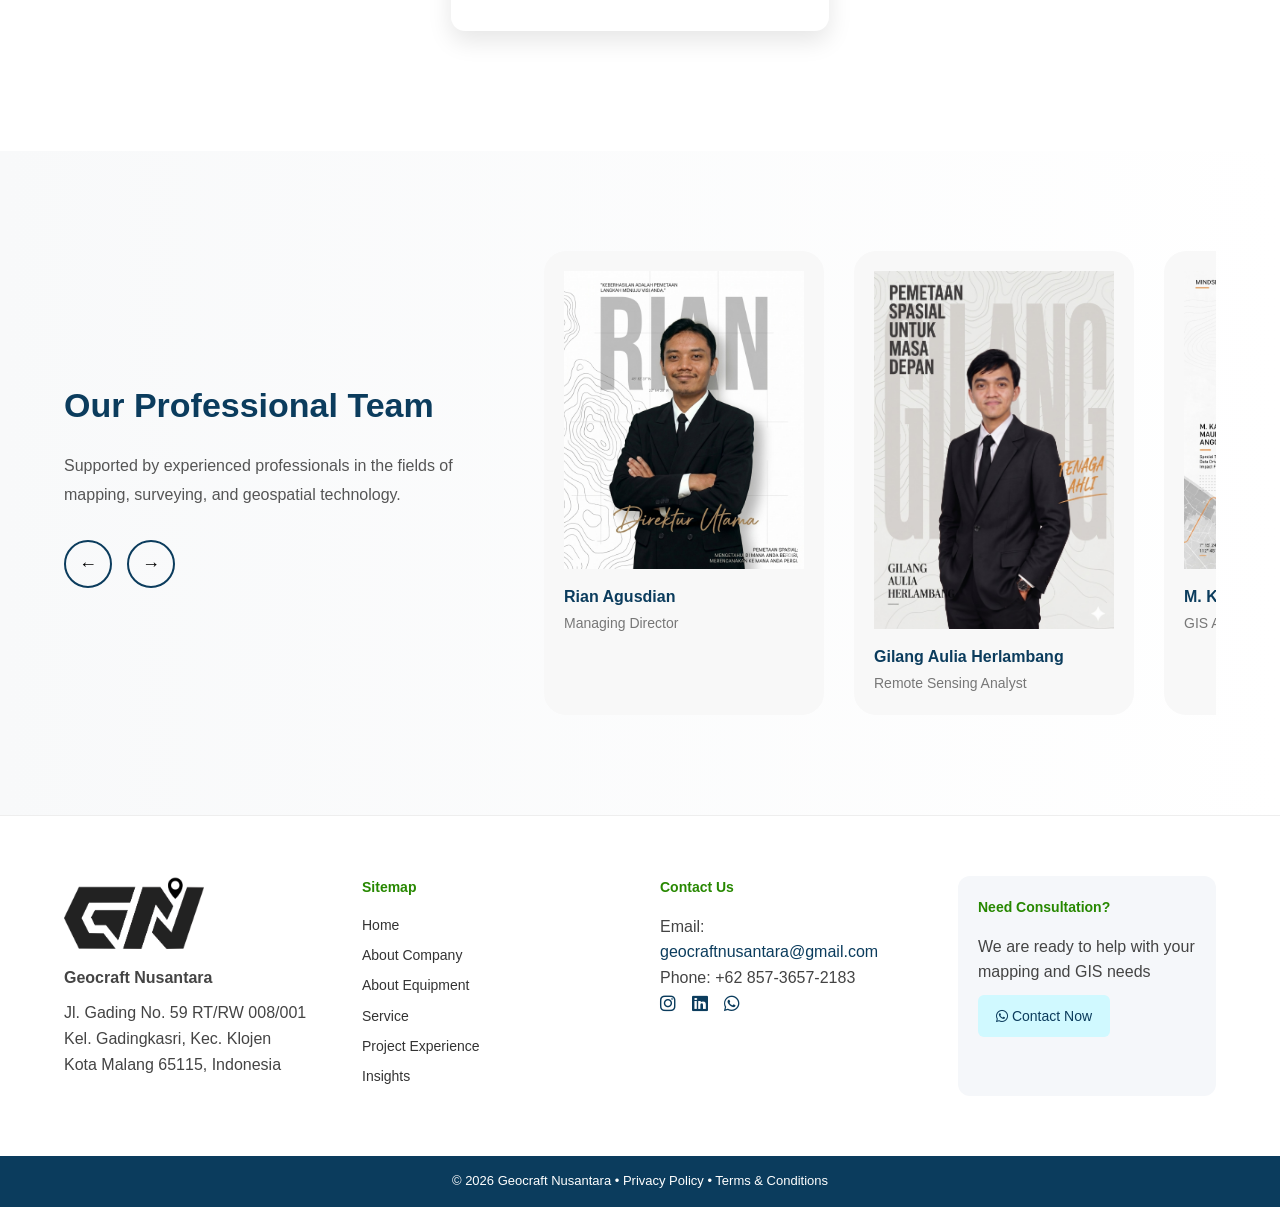
==== commit 5097d973: "card" ====
--- a/Company/Company.html
+++ b/Company/Company.html
@@ -253,7 +253,7 @@
       <div class="team-track">
 
         <div class="team-card">
-           <div class="img-box"><img src="../image/Card/Rian.jpeg" alt="Rian Agusdian"><div class="overlay">
+           <div class="img-box"><img src="../image/Rian.jpeg" alt="Rian Agusdian"><div class="overlay">
                 <a href="https://www.linkedin.com/in/rian-agusdian-0b260a140" target="_blank" 
                 rel="noopener noreferrer">Visit LinkedIn</a></div>
                 <h4>Rian Agusdian</h4>
@@ -262,7 +262,7 @@
         </div>
 
         <div class="team-card">
-           <div class="img-box"><img src="../image/Card/Gilang.jpeg" alt="Gilang Aulia Herlambang"><div class="overlay">
+           <div class="img-box"><img src="../image/Gilang.jpeg" alt="Gilang Aulia Herlambang"><div class="overlay">
                 <a href="https://www.linkedin.com/in/gilang-aulia-herlambang-14636b159" target="_blank" 
                 rel="noopener noreferrer">Visit LinkedIn</a></div>
                 <h4>Gilang Aulia Herlambang</h4>
@@ -271,7 +271,7 @@
         </div>
 
         <div class="team-card">
-           <div class="img-box"><img src="../image/Card/Kahfi.jpeg" alt="M. Kahfi Maulana A"><div class="overlay">
+           <div class="img-box"><img src="../image/Kahfi.jpeg" alt="M. Kahfi Maulana A"><div class="overlay">
                 <a href="https://www.linkedin.com/in/m-kahfi-ma" target="_blank" 
                 rel="noopener noreferrer">Visit LinkedIn</a></div>
                 <h4>M. Kahfi Maulana A</h4>
@@ -280,7 +280,7 @@
         </div>
 
         <div class="team-card">
-           <div class="img-box"><img src="../image/Card/Fajar.jpeg" alt="Fajar Setiawan Yuliano"><div class="overlay">
+           <div class="img-box"><img src="../image/Fajar.jpeg" alt="Fajar Setiawan Yuliano"><div class="overlay">
                 <a href="https://www.linkedin.com/in/fajar-setiawan-yuliano" target="_blank" 
                 rel="noopener noreferrer">Visit LinkedIn</a></div>
                 <h4>Fajar Setiawan Yuliano</h4>
